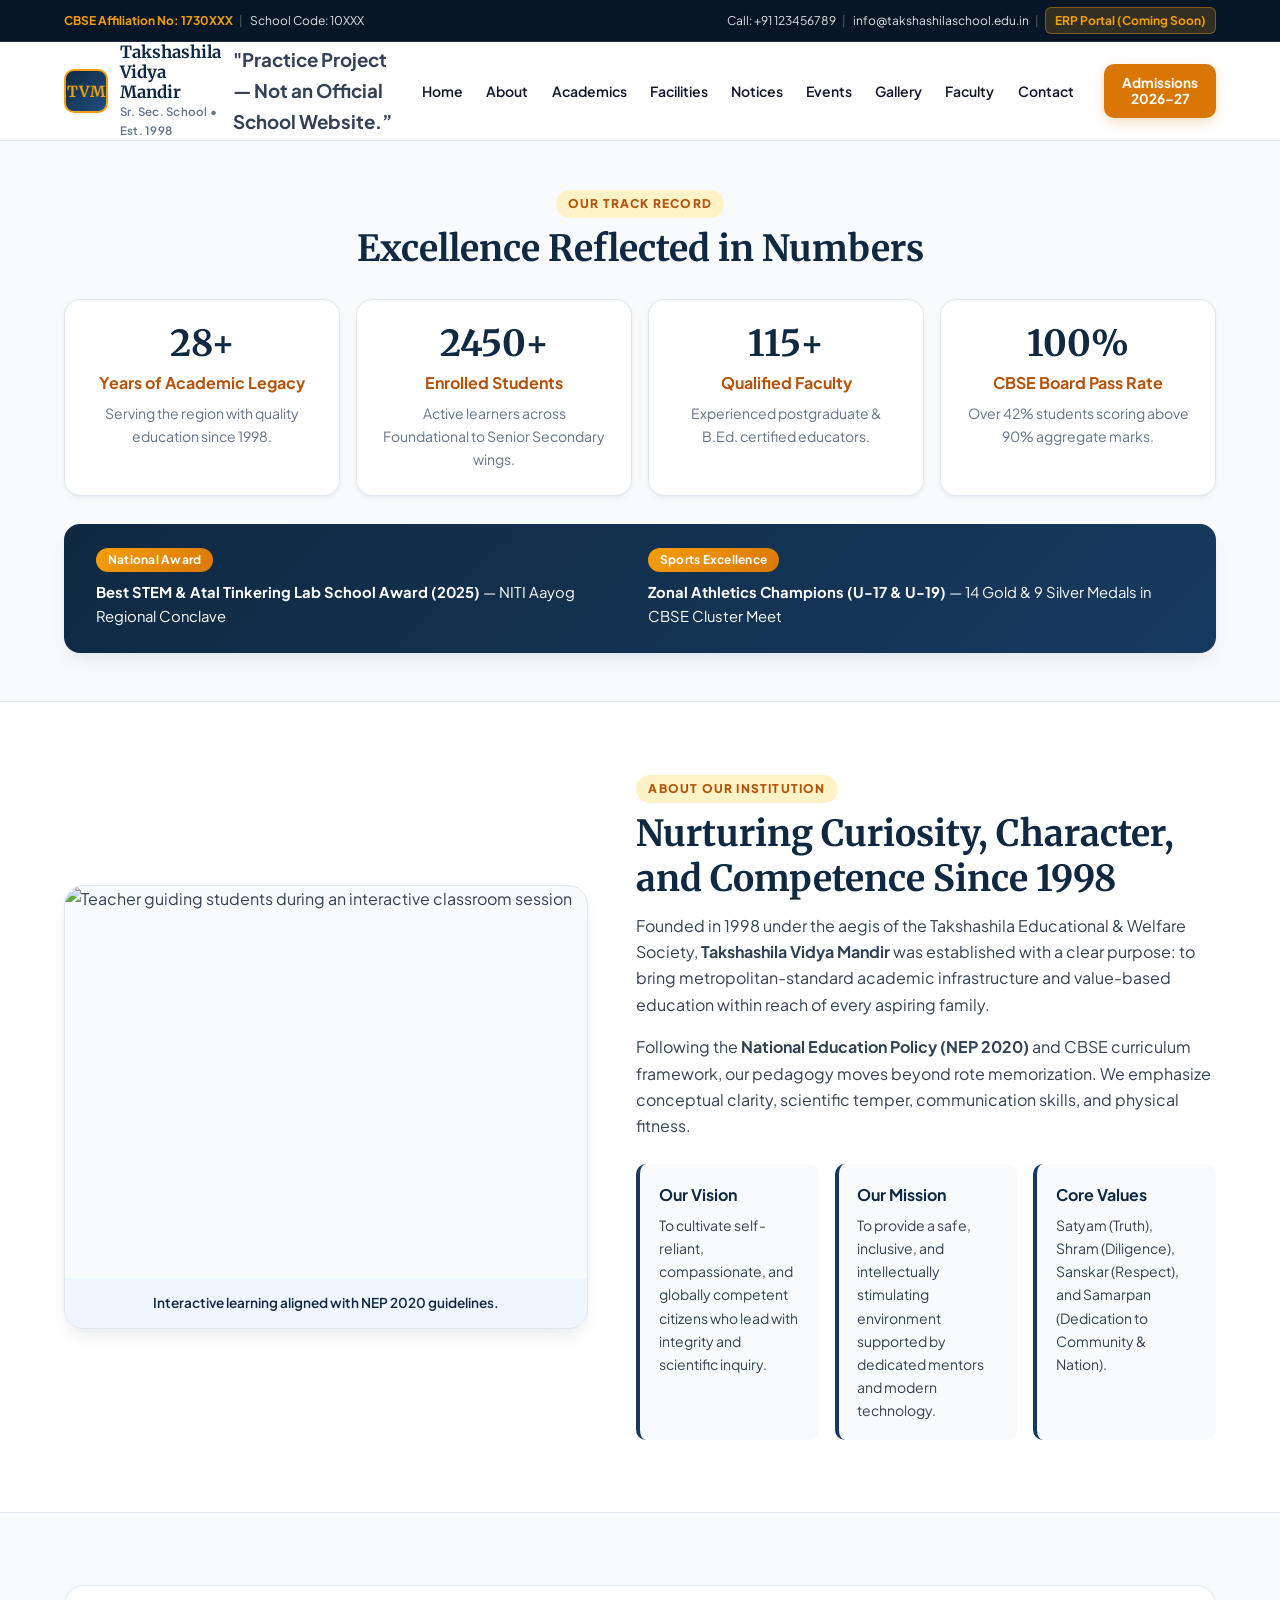
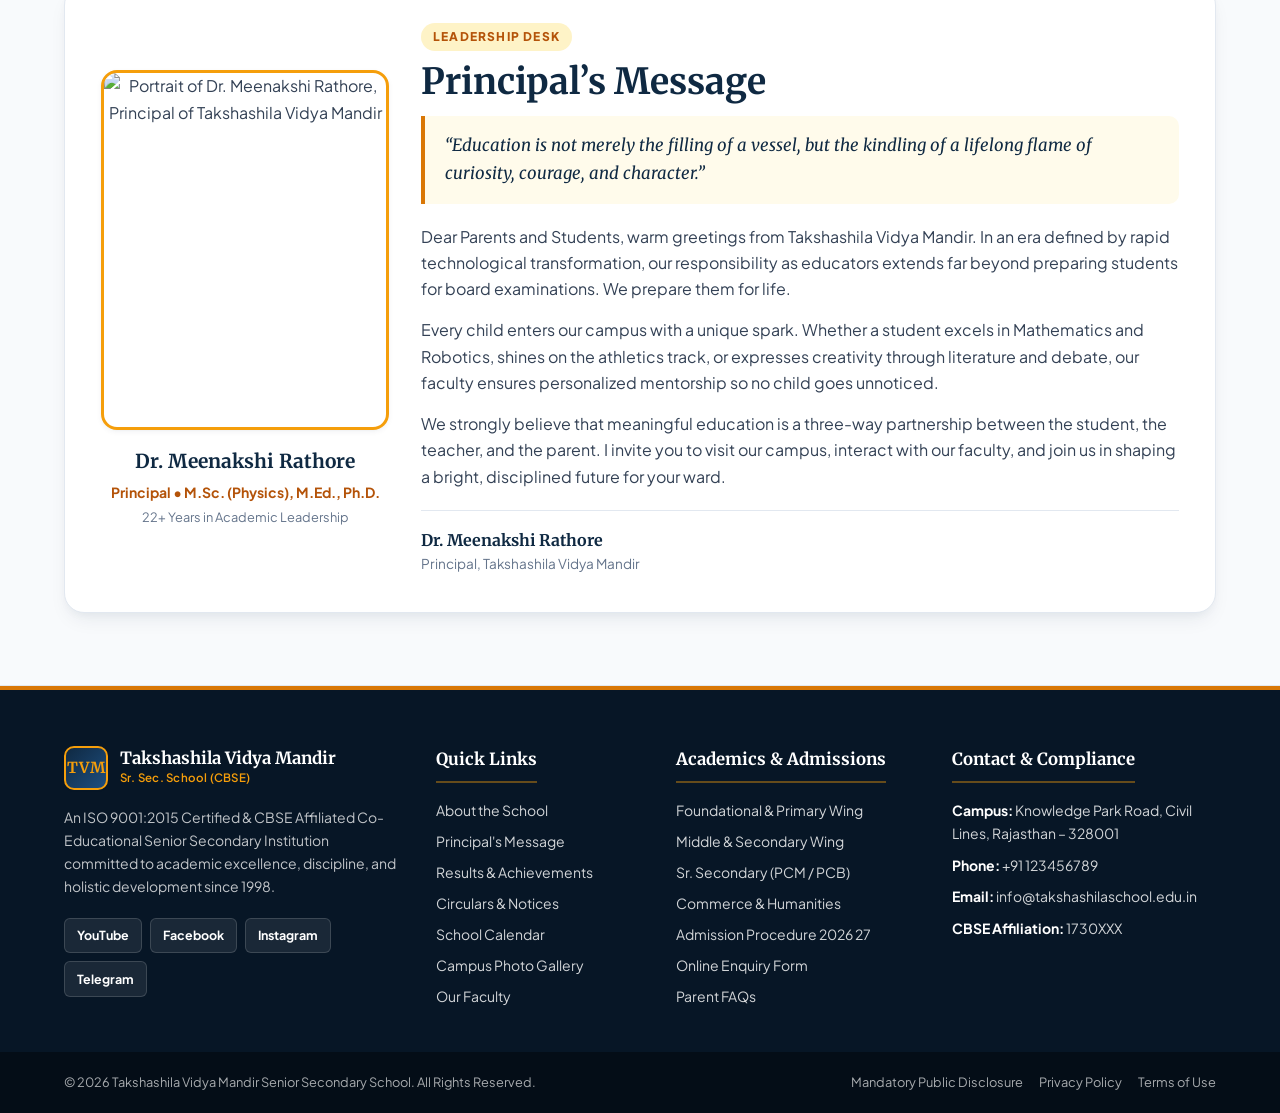
==== about.html @ fb50934c "Add files via upload" ====
<!DOCTYPE html>
<html lang="en">
<head>
  <meta charset="UTF-8">
  <meta name="viewport" content="width=device-width, initial-scale=1.0">
  <meta http-equiv="X-UA-Compatible" content="IE=edge">

  <!-- REPLACE: School SEO Title & Meta Description -->
  <title>About Us | Takshashila Vidya Mandir</title>
  <meta name="description" content="Takshashila Vidya Mandir Senior Secondary School offers CBSE-affiliated holistic education from Nursery to Class XII (Science, Commerce & Humanities) with modern labs, smart classrooms, and sports facilities.">
  <meta name="keywords" content="CBSE School, Senior Secondary School, Admissions Open, Science Stream, Smart Classrooms, Holistic Education">
  <meta name="author" content="Takshashila Vidya Mandir">
  <meta name="theme-color" content="#0f2942">

  <!-- Open Graph / Social Sharing Metadata -->
  <meta property="og:type" content="website">
  <meta property="og:title" content="Takshashila Vidya Mandir Senior Secondary School">
  <meta property="og:description" content="Empowering young minds through academic rigor, character building, and modern innovation. Admissions open for 2026-27.">

  <!-- Google Fonts: Plus Jakarta Sans (UI/Body) & Merriweather (Editorial Headings) -->
  <link rel="preconnect" href="https://fonts.googleapis.com">
  <link rel="preconnect" href="https://fonts.gstatic.com" crossorigin>
  <link href="https://fonts.googleapis.com/css2?family=Merriweather:ital,wght@0,700;1,400&family=Plus+Jakarta+Sans:wght@400;500;600;700;800&display=swap" rel="stylesheet">

  <!-- Stage 2 External Stylesheet Reference -->
  <link rel="stylesheet" href="style.css">

  <!-- Stage 3 External JavaScript Reference -->
  <script src="script.js" defer></script>
</head>
<body>

  <!-- Keyboard Accessibility Skip Link -->
  <a href="#main-content" class="skip-link">Skip to main content</a>

  <!-- ==========================================
       1. TOP UTILITY BAR &HEADER / BRANDING
       ========================================== -->
  <div class="top-bar" id="top-bar" role="region" aria-label="School Quick Information">
    <div class="container top-bar__inner">
      <div class="top-bar__left">
        <!-- REPLACE: Affiliation & School Code -->
        <span class="top-bar__badge">CBSE Affiliation No: 1730XXX</span>
        <span class="top-bar__divider" aria-hidden="true">|</span>
        <span class="top-bar__item">School Code: 10XXX</span>
      </div>
      <div class="top-bar__right">
        <!-- REPLACE: Official Phone & Email -->
        <a href="tel:+91123456789" class="top-bar__link" aria-label="Call School Office">
          <span>Call: +91 123456789</span>
        </a>
        <span class="top-bar__divider" aria-hidden="true">|</span>
        <a href="mailto:info@takshashilaschool.edu.in" class="top-bar__link" aria-label="Email School Office">
          <span>info@takshashilaschool.edu.in</span>
        </a>
        <span class="top-bar__divider" aria-hidden="true">|</span>
        <!-- Future Stage 6 ERP / Admin / Student Portal Hook -->
        <a href="index.html#portal-notice" class="top-bar__portal-link" id="portal-login-link" data-portal-trigger="true">
          ERP Portal (Coming Soon)
        </a>
      </div>
    </div>
  </div>

  <header class="site-header" id="main-header">
    <div class="container site-header__inner">
      <!-- School Brand / Logo Area -->
      <a href="index.html" class="brand" aria-label="Takshashila Vidya Mandir Home">
        <div class="brand__crest" aria-hidden="true">
          <span class="brand__crest-Text">TVM</span>
        </div>
        <div class="brand__text">
          <!-- REPLACE: School Name & Tagline -->
          <span class="brand__name">Takshashila Vidya Mandir</span>
          <span class="brand__tagline">Sr. Sec. School • Est. 1998</span>
        </div>
             <div>
          <b></b><h3>"Practice Project — Not an Official School Website.”</h3></b>
        </div>
      </a>

      <!-- ==========================================
           2. RESPONSIVE NAVIGATION MENU
           ========================================== -->
      <button
        type="button"
        class="nav-toggle"
        id="mobile-menu-toggle"
        aria-expanded="false"
        aria-controls="primary-navigation"
        aria-label="Toggle navigation menu"
      >
        <span class="nav-toggle__bar"></span>
        <span class="nav-toggle__bar"></span>
        <span class="nav-toggle__bar"></span>
      </button>

      <nav class="site-nav" id="primary-navigation" aria-label="Primary Navigation">
        <ul class="site-nav__list">
          <li class="site-nav__item"><a href="index.html" class="site-nav__link">Home</a></li>
          <li class="site-nav__item"><a href="about.html" class="site-nav__link">About</a></li>
          <li class="site-nav__item"><a href="academics.html" class="site-nav__link">Academics</a></li>
          <li class="site-nav__item"><a href="facilities.html" class="site-nav__link">Facilities</a></li>
          <li class="site-nav__item"><a href="notices.html" class="site-nav__link">Notices</a></li>
          <li class="site-nav__item"><a href="events.html" class="site-nav__link">Events</a></li>
          <li class="site-nav__item"><a href="gallery.html" class="site-nav__link">Gallery</a></li>
          <li class="site-nav__item"><a href="faculty.html" class="site-nav__link">Faculty</a></li>
          <li class="site-nav__item"><a href="contact.html" class="site-nav__link">Contact</a></li>
        </ul>
        <div class="site-nav__actions">
          <a href="admissions.html" class="btn btn--primary btn--sm">Admissions 2026–27</a>
        </div>
      </nav>
    </div>
  </header>

  <main id="main-content">
    
        
     <!-- ==========================================
         8. SCHOOL ACHIEVEMENTS & STATISTICS
         (Placed below Hero for immediate institutional trust)
         ========================================== -->
    <section class="stats-section" id="achievements" aria-labelledby="achievements-heading">
      <div class="container">
        <div class="section-header section-header--compact">
          <span class="section-header__eyebrow">Our Track Record</span>
          <h2 class="section-header__title" id="achievements-heading">Excellence Reflected in Numbers</h2>
        </div>

        <div class="stats-grid">
          <article class="stat-card">
            <span class="stat-card__number" data-counter-target="28" data-counter-suffix="+">28+</span>
            <h3 class="stat-card__label">Years of Academic Legacy</h3>
            <p class="stat-card__desc">Serving the region with quality education since 1998.</p>
          </article>

          <article class="stat-card">
            <span class="stat-card__number" data-counter-target="2450" data-counter-suffix="+">2450+</span>
            <h3 class="stat-card__label">Enrolled Students</h3>
            <p class="stat-card__desc">Active learners across Foundational to Senior Secondary wings.</p>
          </article>

          <article class="stat-card">
            <span class="stat-card__number" data-counter-target="115" data-counter-suffix="+">115+</span>
            <h3 class="stat-card__label">Qualified Faculty</h3>
            <p class="stat-card__desc">Experienced postgraduate &amp; B.Ed. certified educators.</p>
          </article>

          <article class="stat-card">
            <span class="stat-card__number" data-counter-target="100" data-counter-suffix="%">100%</span>
            <h3 class="stat-card__label">CBSE Board Pass Rate</h3>
            <p class="stat-card__desc">Over 42% students scoring above 90% aggregate marks.</p>
          </article>
        </div>

        <!-- Recent Institutional Awards Banner -->
        <div class="achievements-banner" role="region" aria-label="Recent School Honours">
          <div class="achievements-banner__item">
            <span class="badge badge--gold">National Award</span>
            <p><strong>Best STEM &amp; Atal Tinkering Lab School Award (2025)</strong> — NITI Aayog Regional Conclave</p>
          </div>
          <div class="achievements-banner__item">
            <span class="badge badge--gold">Sports Excellence</span>
            <p><strong>Zonal Athletics Champions (U-17 &amp; U-19)</strong> — 14 Gold &amp; 9 Silver Medals in CBSE Cluster Meet</p>
          </div>
        </div>
      </div>
    </section>
    
        <!-- ==========================================
         4. ABOUT THE SCHOOL
         ========================================== -->
    <section class="section about-section" id="about" aria-labelledby="about-heading">
      <div class="container">
        <div class="about-grid">
          <div class="about-grid__media">
            <figure class="about-figure">
              <img
                src="https://images.unsplash.com/photo-1509062522246-3755977927d7?auto=format&fit=crop&w=900&q=80"
                alt="Teacher guiding students during an interactive classroom session"
                width="560"
                height="420"
                loading="lazy"
                class="about-figure__img"
              >
              <figcaption class="about-figure__caption">
                Interactive learning aligned with NEP 2020 guidelines.
              </figcaption>
            </figure>
          </div>

          <div class="about-grid__content">
            <span class="section-header__eyebrow">About Our Institution</span>
            <h2 class="section-header__title" id="about-heading">
              Nurturing Curiosity, Character, and Competence Since 1998
            </h2>
            <p class="about-text">
              Founded in 1998 under the aegis of the Takshashila Educational &amp; Welfare Society, <strong>Takshashila Vidya Mandir</strong> was established with a clear purpose: to bring metropolitan-standard academic infrastructure and value-based education within reach of every aspiring family.
            </p>
            <p class="about-text">
              Following the <strong>National Education Policy (NEP 2020)</strong> and CBSE curriculum framework, our pedagogy moves beyond rote memorization. We emphasize conceptual clarity, scientific temper, communication skills, and physical fitness.
            </p>

            <div class="pillars-grid">
              <article class="pillar-card">
                <h3 class="pillar-card__title">Our Vision</h3>
                <p class="pillar-card__text">
                  To cultivate self-reliant, compassionate, and globally competent citizens who lead with integrity and scientific inquiry.
                </p>
              </article>

              <article class="pillar-card">
                <h3 class="pillar-card__title">Our Mission</h3>
                <p class="pillar-card__text">
                  To provide a safe, inclusive, and intellectually stimulating environment supported by dedicated mentors and modern technology.
                </p>
              </article>

              <article class="pillar-card">
                <h3 class="pillar-card__title">Core Values</h3>
                <p class="pillar-card__text">
                  Satyam (Truth), Shram (Diligence), Sanskar (Respect), and Samarpan (Dedication to Community &amp; Nation).
                </p>
              </article>
            </div>
          </div>
        </div>
      </div>
    </section>

    <!-- ==========================================
         5. PRINCIPAL'S MESSAGE
         ========================================== -->
    <section class="section section--tinted principal-section" id="principal-message" aria-labelledby="principal-heading">
      <div class="container">
        <div class="principal-card">
          <div class="principal-card__profile">
            <figure class="principal-card__figure">
              <img
                src="https://images.unsplash.com/photo-1573496359142-b8d87734a5a2?auto=format&fit=crop&w=600&q=80"
                alt="Portrait of Dr. Meenakshi Rathore, Principal of Takshashila Vidya Mandir"
                width="360"
                height="440"
                loading="lazy"
                class="principal-card__img"
              >
              <figcaption class="principal-card__meta">
                <!-- REPLACE: Principal Name & Qualifications -->
                <h3 class="principal-card__name">Dr. Meenakshi Rathore</h3>
                <p class="principal-card__designation">Principal • M.Sc. (Physics), M.Ed., Ph.D.</p>
                <p class="principal-card__experience">22+ Years in Academic Leadership</p>
              </figcaption>
            </figure>
          </div>

          <div class="principal-card__content">
            <span class="section-header__eyebrow">Leadership Desk</span>
            <h2 class="section-header__title" id="principal-heading">Principal’s Message</h2>
            <blockquote class="principal-card__quote">
              “Education is not merely the filling of a vessel, but the kindling of a lifelong flame of curiosity, courage, and character.”
            </blockquote>
            <div class="principal-card__body">
              <p>
                Dear Parents and Students, warm greetings from Takshashila Vidya Mandir. In an era defined by rapid technological transformation, our responsibility as educators extends far beyond preparing students for board examinations. We prepare them for life.
              </p>
              <p>
                Every child enters our campus with a unique spark. Whether a student excels in Mathematics and Robotics, shines on the athletics track, or expresses creativity through literature and debate, our faculty ensures personalized mentorship so no child goes unnoticed.
              </p>
              <p>
                We strongly believe that meaningful education is a three-way partnership between the student, the teacher, and the parent. I invite you to visit our campus, interact with our faculty, and join us in shaping a bright, disciplined future for your ward.
              </p>
            </div>
            <div class="principal-card__signature">
              <strong>Dr. Meenakshi Rathore</strong>
              <span>Principal, Takshashila Vidya Mandir</span>
            </div>
          </div>
        </div>
      </div>
    </section>



  </main>

  <!-- ==========================================
       16. PROFESSIONAL FOOTER, SOCIAL & QUICK LINKS
       ========================================== -->
  <footer class="site-footer" id="main-footer">
    <div class="container site-footer__grid">
      <!-- Column 1: School Identity -->
      <div class="footer-col footer-col--brand">
        <a href="index.html" class="brand brand--footer">
          <div class="brand__crest" aria-hidden="true">
            <span class="brand__crest-Text">TVM</span>
          </div>
          <div class="brand__text">
            <span class="brand__name">Takshashila Vidya Mandir</span>
            <span class="brand__tagline">Sr. Sec. School (CBSE)</span>
          </div>
        </a>
        <p class="footer-col__desc">
          An ISO 9001:2015 Certified &amp; CBSE Affiliated Co-Educational Senior Secondary Institution committed to academic excellence, discipline, and holistic development since 1998.
        </p>
        <div class="social-links" aria-label="School Social Media Links">
          <a href="https://youtube.com/@rohitkumar-t2b8b?si=t1alBBvPqbDGSpE7" class="social-link" aria-label="Official YouTube Channel">YouTube</a>
          <a href="#contact" class="social-link" aria-label="Official Facebook Page">Facebook</a>
          <a href="https://www.instagram.com/thakur_rohit_rajput__01?xtok=amFjZzFpOTNxN3Bm" class="social-link" aria-label="Official Instagram Handle">Instagram</a>
          <a href="https://t.me/Cadet_rohit_rajput" class="social-link" aria-label="Official Telegram Updates Channel">Telegram</a>
        </div>
      </div>

             <!-- Column 2: Quick Navigation -->
      <nav class="footer-col" aria-label="Footer Quick Links">
        <h3 class="footer-col__heading">Quick Links</h3>
        <ul class="footer-col__list">
          <li><a href="about.html">About the School</a></li>
          <li><a href="about.html#principal-message">Principal's Message</a></li>
          <li><a href="about.html#achievements">Results &amp; Achievements</a></li>
          <li><a href="notices.html">Circulars &amp; Notices</a></li>
          <li><a href="events.html">School Calendar</a></li>
          <li><a href="gallery.html">Campus Photo Gallery</a></li>
          <li><a href="faculty.html">Our Faculty</a></li>
        </ul>
      </nav>

      <!-- Column 3: Academics & Admissions -->
      <nav class="footer-col" aria-label="Footer Academic Links">
        <h3 class="footer-col__heading">Academics &amp; Admissions</h3>
        <ul class="footer-col__list">
          <li><a href="academics.html">Foundational &amp; Primary Wing</a></li>
          <li><a href="academics.html">Middle &amp; Secondary Wing</a></li>
          <li><a href="academics.html">Sr. Secondary (PCM / PCB)</a></li>
          <li><a href="academics.html">Commerce &amp; Humanities</a></li>
          <li><a href="admissions.html">Admission Procedure 2026 27</a></li>
          <li><a href="admissions.html">Online Enquiry Form</a></li>
          <li><a href="contact.html#faq">Parent FAQs</a></li>
        </ul>
      </nav>



      <!-- Column 4: Mandatory Disclosure & Contact -->
      <div class="footer-col">
        <h3 class="footer-col__heading">Contact &amp; Compliance</h3>
        <address class="footer-col__address">
          <p><strong>Campus:</strong> Knowledge Park Road, Civil Lines, Rajasthan – 328001</p>
          <p><strong>Phone:</strong> <a href="tel:+91123456789">+91 123456789</a></p>
          <p><strong>Email:</strong> <a href="mailto:info@takshashilaschool.edu.in">info@takshashilaschool.edu.in</a></p>
          <p><strong>CBSE Affiliation:</strong> 1730XXX</p>
        </address>
      </div>
    </div>

    <div class="site-footer__bottom">
      <div class="container site-footer__bottom-inner">
        <p class="copyright">
          &copy; <span id="current-year">2026</span> Takshashila Vidya Mandir Senior Secondary School. All Rights Reserved.
        </p>
        <ul class="footer-legal-links">
         <li><a href="notices.html">Mandatory Public Disclosure</a></li>
         <li><a href="contact.html#faq">Privacy Policy</a></li>
         <li><a href="contact.html">Terms of Use</a></li>
        </ul>

      </div>
    </div>
  </footer>

  <!-- ==========================================
       ACCESSIBLE GALLERY LIGHTBOX MODAL
       (Controlled by Stage 2 CSS & Stage 3 JS)
       ========================================== -->
  <div
    class="lightbox"
    id="gallery-lightbox"
    role="dialog"
    aria-modal="true"
    aria-labelledby="lightbox-caption"
    aria-hidden="true"
    hidden>
    <div class="lightbox__backdrop" data-lightbox-close="true"></div>
    <div class="lightbox__content" role="document">
      <button
        type="button"
        class="lightbox__close"
        id="lightbox-close-btn"
        aria-label="Close photo preview"
      >
        &times;
      </button>
      <figure class="lightbox__figure">
        <img src="" alt="" class="lightbox__img" id="lightbox-image">
        <figcaption class="lightbox__caption" id="lightbox-caption"></figcaption>
      </figure>
    </div>
  </div>

  <!-- Back to Top Floating Button -->
  <button
    type="button"
    class="back-to-top"
    id="back-to-top-btn"
    aria-label="Scroll back to top of page"
    hidden
  >
    &uarr;
  </button>

</body>
</html>
---- style.css ----
/* ==========================================================================
   TAKSHASHILA VIDYA MANDIR SR. SEC. SCHOOL — MASTER STYLESHEET (style.css)
   Stage 2: Mobile-First Responsive UI, Design System & Interactive States
   Compatible with Stage 1 (index.html) & Stage 3 (script.js)
   ========================================================================== */

/* --------------------------------------------------------------------------
   1. DESIGN TOKENS (CSS CUSTOM PROPERTIES)
   -------------------------------------------------------------------------- */
:root {
  /* Institutional Brand Palette: Royal Navy, Heritage Gold & Crisp Slate */
  --color-primary-900: #071626;
  --color-primary-800: #0f2942;
  --color-primary-700: #163a5f;
  --color-primary-600: #1e4e7f;
  --color-primary-100: #e0ecff;
  --color-primary-50: #f0f6ff;

  --color-accent-600: #b45309;
  --color-accent-500: #d97706;
  --color-accent-400: #f59e0b;
  --color-accent-100: #fef3c7;
  --color-accent-50: #fffbeb;

  /* Neutral & Surface Colors */
  --color-surface: #ffffff;
  --color-surface-tinted: #f8fafc;
  --color-surface-muted: #f1f5f9;
  --color-border: #e2e8f0;
  --color-border-strong: #cbd5e1;

  /* Text Hierarchy (WCAG AA/AAA Contrast Compliant) */
  --color-text-main: #0f172a;
  --color-text-body: #334155;
  --color-text-muted: #64748b;
  --color-text-inverse: #ffffff;

  /* Semantic Status Colors */
  --color-success-bg: #dcfce7;
  --color-success-text: #166534;
  --color-success-border: #86efac;

  --color-warning-bg: #fef9c3;
  --color-warning-text: #854d0e;
  --color-warning-border: #fde047;

  --color-danger-bg: #fee2e2;
  --color-danger-text: #991b1b;
  --color-danger-border: #fca5a5;

  /* Typography */
  --font-sans: 'Plus Jakarta Sans', -apple-system, BlinkMacSystemFont, 'Segoe UI', Roboto, sans-serif;
  --font-serif: 'Merriweather', Georgia, 'Times New Roman', serif;

  /* Spacing & Sizing */
  --container-max: 1200px;
  --container-pad: 1rem;
  --header-height: 4.5rem;

  /* Border Radius */
  --radius-sm: 0.375rem;
  --radius-md: 0.625rem;
  --radius-lg: 1rem;
  --radius-xl: 1.25rem;
  --radius-full: 9999px;

  /* Shadows */
  --shadow-xs: 0 1px 2px rgba(15, 41, 66, 0.05);
  --shadow-sm: 0 2px 6px -1px rgba(15, 41, 66, 0.07), 0 1px 3px -1px rgba(15, 41, 66, 0.04);
  --shadow-md: 0 10px 20px -5px rgba(15, 41, 66, 0.08), 0 4px 8px -2px rgba(15, 41, 66, 0.04);
  --shadow-lg: 0 20px 30px -10px rgba(15, 41, 66, 0.14), 0 8px 14px -4px rgba(15, 41, 66, 0.06);

  /* Transitions */
  --transition-fast: 160ms cubic-bezier(0.4, 0, 0.2, 1);
  --transition-base: 260ms cubic-bezier(0.4, 0, 0.2, 1);
}

/* --------------------------------------------------------------------------
   2. CSS RESET, BASE ELEMENTS & ACCESSIBILITY
   -------------------------------------------------------------------------- */
*,
*::before,
*::after {
  box-sizing: border-box;
  margin: 0;
  padding: 0;
}

html {
  font-size: 16px;
  scroll-behavior: smooth;
  scroll-padding-top: calc(var(--header-height) + 1rem);
  -webkit-text-size-adjust: 100%;
}

body {
  font-family: var(--font-sans);
  font-size: 1rem;
  line-height: 1.65;
  color: var(--color-text-body);
  background-color: var(--color-surface);
  overflow-x: hidden;
  -webkit-font-smoothing: antialiased;
}

body.no-scroll {
  overflow: hidden;
}

img,
svg,
iframe {
  display: block;
  max-width: 100%;
}

img {
  height: auto;
  object-fit: cover;
}

ul,
ol {
  list-style: none;
}

a {
  color: inherit;
  text-decoration: none;
  transition: color var(--transition-fast);
}

button,
input,
select,
textarea {
  font: inherit;
  color: inherit;
}

button {
  cursor: pointer;
  background: none;
  border: none;
}

address {
  font-style: normal;
}

/* Enforce [hidden] and JS filter utility class */
[hidden],
.is-hidden {
  display: none !important;
}

/* Keyboard Focus Ring */
:focus-visible {
  outline: 3px solid var(--color-accent-400);
  outline-offset: 2px;
}

/* Screen-Reader Only Utility */
.sr-only {
  position: absolute;
  width: 1px;
  height: 1px;
  padding: 0;
  margin: -1px;
  overflow: hidden;
  clip: rect(0, 0, 0, 0);
  white-space: nowrap;
  border: 0;
}

/* Skip to Content Link */
.skip-link {
  position: fixed;
  top: -100%;
  left: 1rem;
  z-index: 9999;
  padding: 0.75rem 1.25rem;
  background-color: var(--color-primary-900);
  color: var(--color-text-inverse);
  font-weight: 700;
  border-radius: var(--radius-md);
  box-shadow: var(--shadow-lg);
  transition: top var(--transition-fast);
}

.skip-link:focus {
  top: 1rem;
}

/* --------------------------------------------------------------------------
   3. REUSABLE LAYOUT, SECTION HEADERS, BADGES & BUTTONS
   -------------------------------------------------------------------------- */
.container {
  width: 100%;
  max-width: var(--container-max);
  margin-inline: auto;
  padding-inline: var(--container-pad);
}

.section {
  padding-block: 3.5rem;
}

.section--tinted {
  background-color: var(--color-surface-tinted);
  border-top: 1px solid var(--color-border);
  border-bottom: 1px solid var(--color-border);
}

.section-header {
  max-width: 44rem;
  margin-inline: auto;
  margin-bottom: 2.25rem;
  text-align: center;
}

.section-header--compact {
  margin-bottom: 1.75rem;
}

.section-header__eyebrow {
  display: inline-block;
  margin-bottom: 0.5rem;
  font-size: 0.75rem;
  font-weight: 800;
  text-transform: uppercase;
  letter-spacing: 0.1em;
  color: var(--color-accent-600);
  background-color: var(--color-accent-100);
  padding: 0.25rem 0.75rem;
  border-radius: var(--radius-full);
}

.section-header__title {
  font-family: var(--font-serif);
  font-size: clamp(1.5rem, 4vw, 2.25rem);
  line-height: 1.25;
  color: var(--color-primary-800);
  margin-bottom: 0.75rem;
}

.section-header__subtitle {
  font-size: 1rem;
  color: var(--color-text-muted);
}

/* Badges */
.badge {
  display: inline-flex;
  align-items: center;
  padding: 0.25rem 0.75rem;
  font-size: 0.75rem;
  font-weight: 700;
  line-height: 1.3;
  border-radius: var(--radius-full);
  letter-spacing: 0.02em;
}

.badge--accent {
  background-color: var(--color-accent-100);
  color: var(--color-accent-600);
  border: 1px solid rgba(217, 119, 6, 0.25);
}

.badge--gold {
  background: linear-gradient(135deg, #f59e0b 0%, #d97706 100%);
  color: var(--color-text-inverse);
}

.badge--soft {
  background-color: var(--color-primary-50);
  color: var(--color-primary-700);
  border: 1px solid var(--color-primary-100);
}

.badge--warning {
  background-color: var(--color-warning-bg);
  color: var(--color-warning-text);
  border: 1px solid var(--color-warning-border);
}

.badge--success {
  background-color: var(--color-success-bg);
  color: var(--color-success-text);
  border: 1px solid var(--color-success-border);
}

/* Buttons */
.btn {
  display: inline-flex;
  align-items: center;
  justify-content: center;
  gap: 0.5rem;
  padding: 0.75rem 1.35rem;
  font-size: 0.9375rem;
  font-weight: 700;
  line-height: 1.2;
  text-align: center;
  border-radius: var(--radius-md);
  border: 2px solid transparent;
  transition: transform var(--transition-fast), background-color var(--transition-fast), border-color var(--transition-fast), color var(--transition-fast), box-shadow var(--transition-fast);
  user-select: none;
}

.btn:active {
  transform: translateY(1px);
}

.btn--primary {
  background-color: var(--color-accent-500);
  color: var(--color-text-inverse);
  box-shadow: 0 4px 12px rgba(217, 119, 6, 0.25);
}

.btn--primary:hover,
.btn--primary:focus-visible {
  background-color: var(--color-accent-600);
  box-shadow: 0 6px 16px rgba(180, 83, 9, 0.35);
}

.btn--outline {
  background-color: transparent;
  border-color: var(--color-primary-700);
  color: var(--color-primary-800);
}

.btn--outline:hover,
.btn--outline:focus-visible {
  background-color: var(--color-primary-800);
  border-color: var(--color-primary-800);
  color: var(--color-text-inverse);
}

.btn--sm {
  padding: 0.55rem 1rem;
  font-size: 0.85rem;
}

.btn--lg {
  padding: 0.9rem 1.65rem;
  font-size: 1rem;
}

.btn--block {
  width: 100%;
}

/* Filter Tabs (Used in Academics, Notices & Gallery) */
.filter-tabs {
  display: flex;
  flex-wrap: nowrap;
  overflow-x: auto;
  gap: 0.5rem;
  padding-bottom: 0.5rem;
  margin-bottom: 1.75rem;
  -webkit-overflow-scrolling: touch;
  scrollbar-width: thin;
}

.filter-tab {
  flex: 0 0 auto;
  padding: 0.55rem 1.1rem;
  font-size: 0.875rem;
  font-weight: 600;
  color: var(--color-text-body);
  background-color: var(--color-surface);
  border: 1px solid var(--color-border-strong);
  border-radius: var(--radius-full);
  transition: all var(--transition-fast);
}

.filter-tab:hover {
  border-color: var(--color-primary-700);
  color: var(--color-primary-800);
}

.filter-tab.is-active,
.filter-tab[aria-selected="true"] {
  background-color: var(--color-primary-800);
  border-color: var(--color-primary-800);
  color: var(--color-text-inverse);
  box-shadow: var(--shadow-xs);
}

/* --------------------------------------------------------------------------
   4. TOP UTILITY BAR & MAIN HEADER / NAVIGATION
   -------------------------------------------------------------------------- */
.top-bar {
  background-color: var(--color-primary-900);
  color: rgba(255, 255, 255, 0.88);
  font-size: 0.75rem;
  padding-block: 0.45rem;
  border-bottom: 1px solid rgba(255, 255, 255, 0.1);
}

.top-bar__inner {
  display: flex;
  flex-wrap: wrap;
  align-items: center;
  justify-content: space-between;
  gap: 0.35rem 0.75rem;
}

.top-bar__left,
.top-bar__right {
  display: flex;
  flex-wrap: wrap;
  align-items: center;
  gap: 0.4rem;
}

.top-bar__badge {
  font-weight: 700;
  color: var(--color-accent-400);
}

.top-bar__divider {
  opacity: 0.35;
}

.top-bar__link:hover {
  color: var(--color-accent-400);
  text-decoration: underline;
}

.top-bar__portal-link {
  display: inline-block;
  padding: 0.15rem 0.55rem;
  background-color: rgba(245, 158, 11, 0.18);
  color: var(--color-accent-400);
  border: 1px solid rgba(245, 158, 11, 0.4);
  border-radius: var(--radius-sm);
  font-weight: 700;
}

.top-bar__portal-link:hover {
  background-color: var(--color-accent-500);
  color: var(--color-text-inverse);
}

/* Sticky Main Header */
.site-header {
  position: sticky;
  top: 0;
  z-index: 1000;
  background-color: rgba(255, 255, 255, 0.97);
  backdrop-filter: blur(10px);
  border-bottom: 1px solid var(--color-border);
  transition: box-shadow var(--transition-base);
}

.site-header.is-scrolled {
  box-shadow: var(--shadow-md);
}

.site-header__inner {
  display: flex;
  align-items: center;
  justify-content: space-between;
  min-height: var(--header-height);
  gap: 1rem;
}

/* School Brand / Crest */
.brand {
  display: inline-flex;
  align-items: center;
  gap: 0.75rem;
  text-decoration: none;
}

.brand__crest {
  width: 2.75rem;
  height: 2.75rem;
  flex-shrink: 0;
  display: flex;
  align-items: center;
  justify-content: center;
  background: linear-gradient(135deg, var(--color-primary-800) 0%, var(--color-primary-600) 100%);
  color: var(--color-accent-400);
  border: 2px solid var(--color-accent-400);
  border-radius: var(--radius-md);
  box-shadow: var(--shadow-xs);
}

.brand__crest-Text {
  font-family: var(--font-serif);
  font-weight: 700;
  font-size: 0.95rem;
  letter-spacing: 0.04em;
}

.brand__text {
  display: flex;
  flex-direction: column;
}

.brand__name {
  font-family: var(--font-serif);
  font-size: 1.05rem;
  font-weight: 700;
  line-height: 1.2;
  color: var(--color-primary-800);
}

.brand__tagline {
  font-size: 0.72rem;
  font-weight: 600;
  color: var(--color-text-muted);
  letter-spacing: 0.02em;
}

/* Mobile Hamburger Toggle Button */
.nav-toggle {
  display: inline-flex;
  flex-direction: column;
  justify-content: center;
  align-items: center;
  width: 2.65rem;
  height: 2.65rem;
  padding: 0.5rem;
  border-radius: var(--radius-sm);
  border: 1px solid var(--color-border-strong);
  background-color: var(--color-surface-tinted);
  gap: 0.32rem;
  z-index: 1010;
}

.nav-toggle__bar {
  display: block;
  width: 1.25rem;
  height: 2px;
  background-color: var(--color-primary-800);
  border-radius: 2px;
  transition: transform var(--transition-base), opacity var(--transition-base);
}

/* Hamburger-to-Close Animation when aria-expanded="true" */
.nav-toggle[aria-expanded="true"] .nav-toggle__bar:nth-child(1) {
  transform: translateY(6px) rotate(45deg);
}

.nav-toggle[aria-expanded="true"] .nav-toggle__bar:nth-child(2) {
  opacity: 0;
}

.nav-toggle[aria-expanded="true"] .nav-toggle__bar:nth-child(3) {
  transform: translateY(-6px) rotate(-45deg);
}

/* Mobile Drawer Navigation (Default Mobile-First) */
.site-nav {
  position: fixed;
  top: var(--header-height);
  left: 0;
  right: 0;
  background-color: var(--color-surface);
  border-bottom: 2px solid var(--color-primary-800);
  box-shadow: var(--shadow-lg);
  padding: 1.25rem var(--container-pad) 1.5rem;
  max-height: calc(100vh - var(--header-height));
  overflow-y: auto;
  transform: translateY(-120%);
  opacity: 0;
  visibility: hidden;
  pointer-events: none;
  transition: transform var(--transition-base), opacity var(--transition-base), visibility var(--transition-base);
}

.site-nav.is-open,
.nav-toggle[aria-expanded="true"] + .site-nav {
  transform: translateY(0);
  opacity: 1;
  visibility: visible;
  pointer-events: auto;
}

.site-nav__list {
  display: flex;
  flex-direction: column;
  gap: 0.25rem;
}

.site-nav__link {
  display: block;
  padding: 0.65rem 0.75rem;
  font-size: 0.95rem;
  font-weight: 600;
  color: var(--color-text-main);
  border-radius: var(--radius-sm);
}

.site-nav__link:hover,
.site-nav__link:focus-visible,
.site-nav__link.is-active {
  background-color: var(--color-primary-50);
  color: var(--color-primary-700);
}

.site-nav__actions {
  margin-top: 1rem;
  padding-top: 1rem;
  border-top: 1px solid var(--color-border);
}

.site-nav__actions .btn {
  width: 100%;
}

/* --------------------------------------------------------------------------
   5. HERO SECTION (#hero)
   -------------------------------------------------------------------------- */
.hero {
  position: relative;
  padding-block: 2.75rem 3.5rem;
  background: radial-gradient(circle at top right, #1e4e7f 0%, #0f2942 60%, #071626 100%);
  color: var(--color-text-inverse);
  overflow: hidden;
}

.hero__grid {
  display: grid;
  grid-template-columns: 1fr;
  gap: 2.5rem;
  align-items: center;
}

.hero__badge-wrap {
  margin-bottom: 1rem;
}

.hero__title {
  font-family: var(--font-serif);
  font-size: clamp(1.75rem, 5vw, 2.85rem);
  line-height: 1.2;
  color: var(--color-text-inverse);
  margin-bottom: 1.15rem;
}

.hero__description {
  font-size: 1.025rem;
  color: rgba(255, 255, 255, 0.88);
  margin-bottom: 1.75rem;
  max-width: 38rem;
}

.hero__description strong {
  color: var(--color-accent-400);
}

.hero__actions {
  display: flex;
  flex-direction: column;
  gap: 0.85rem;
  margin-bottom: 2.25rem;
}

/* Hero Outline Button Override for Dark Background */
.hero__actions .btn--outline {
  border-color: rgba(255, 255, 255, 0.55);
  color: var(--color-text-inverse);
}

.hero__actions .btn--outline:hover,
.hero__actions .btn--outline:focus-visible {
  background-color: var(--color-surface);
  border-color: var(--color-surface);
  color: var(--color-primary-900);
}

.hero__highlights {
  display: grid;
  grid-template-columns: 1fr;
  gap: 0.85rem;
  padding-top: 1.5rem;
  border-top: 1px solid rgba(255, 255, 255, 0.16);
}

.hero__highlight-item {
  background-color: rgba(255, 255, 255, 0.06);
  padding: 0.75rem 1rem;
  border-radius: var(--radius-md);
  border-left: 3px solid var(--color-accent-400);
}

.hero__highlight-label {
  font-size: 0.75rem;
  text-transform: uppercase;
  letter-spacing: 0.06em;
  color: rgba(255, 255, 255, 0.7);
}

.hero__highlight-value {
  font-size: 0.95rem;
  font-weight: 700;
  color: var(--color-text-inverse);
  margin-top: 0.15rem;
}

.hero__visual {
  position: relative;
}

.hero__figure {
  position: relative;
  border-radius: var(--radius-xl);
  overflow: hidden;
  border: 3px solid rgba(255, 255, 255, 0.18);
  box-shadow: var(--shadow-lg);
}

.hero__img {
  width: 100%;
  aspect-ratio: 4 / 3;
}

.hero__floating-card {
  position: absolute;
  bottom: 0.85rem;
  left: 0.85rem;
  right: 0.85rem;
  background-color: rgba(7, 22, 38, 0.92);
  backdrop-filter: blur(8px);
  border: 1px solid rgba(245, 158, 11, 0.5);
  border-radius: var(--radius-md);
  padding: 0.75rem 1rem;
  display: flex;
  flex-direction: column;
}

.hero__floating-card strong {
  color: var(--color-accent-400);
  font-size: 0.95rem;
}

.hero__floating-card span {
  font-size: 0.8rem;
  color: rgba(255, 255, 255, 0.85);
}

/* --------------------------------------------------------------------------
   6. SCHOOL ACHIEVEMENTS & STATISTICS (#achievements)
   -------------------------------------------------------------------------- */
.stats-section {
  padding-block: 3rem;
  background-color: var(--color-surface-tinted);
  border-bottom: 1px solid var(--color-border);
}

.stats-grid {
  display: grid;
  grid-template-columns: 1fr;
  gap: 1rem;
  margin-bottom: 1.75rem;
}

.stat-card {
  background-color: var(--color-surface);
  padding: 1.5rem;
  border-radius: var(--radius-lg);
  border: 1px solid var(--color-border);
  box-shadow: var(--shadow-sm);
  text-align: center;
  transition: transform var(--transition-fast), box-shadow var(--transition-fast);
}

.stat-card:hover {
  transform: translateY(-3px);
  box-shadow: var(--shadow-md);
}

.stat-card__number {
  display: block;
  font-family: var(--font-serif);
  font-size: 2.25rem;
  font-weight: 700;
  line-height: 1.1;
  color: var(--color-primary-800);
  margin-bottom: 0.4rem;
}

.stat-card__label {
  font-size: 1rem;
  font-weight: 700;
  color: var(--color-accent-600);
  margin-bottom: 0.35rem;
}

.stat-card__desc {
  font-size: 0.875rem;
  color: var(--color-text-muted);
}

.achievements-banner {
  display: grid;
  grid-template-columns: 1fr;
  gap: 1rem;
  background: linear-gradient(135deg, var(--color-primary-800) 0%, var(--color-primary-700) 100%);
  color: var(--color-text-inverse);
  padding: 1.25rem;
  border-radius: var(--radius-lg);
  box-shadow: var(--shadow-md);
}

.achievements-banner__item {
  display: flex;
  flex-direction: column;
  align-items: flex-start;
  gap: 0.5rem;
  font-size: 0.925rem;
}

/* --------------------------------------------------------------------------
   7. ABOUT THE SCHOOL (#about)
   -------------------------------------------------------------------------- */
.about-grid {
  display: grid;
  grid-template-columns: 1fr;
  gap: 2.25rem;
  align-items: center;
}

.about-figure {
  background-color: var(--color-surface-tinted);
  border-radius: var(--radius-xl);
  overflow: hidden;
  border: 1px solid var(--color-border);
  box-shadow: var(--shadow-md);
}

.about-figure__img {
  width: 100%;
  aspect-ratio: 4 / 3;
}

.about-figure__caption {
  padding: 0.85rem 1rem;
  font-size: 0.85rem;
  font-weight: 600;
  color: var(--color-primary-800);
  background-color: var(--color-primary-50);
  text-align: center;
}

.about-grid__content .section-header__title {
  text-align: left;
}

.about-text {
  margin-bottom: 1rem;
  color: var(--color-text-body);
}

.pillars-grid {
  display: grid;
  grid-template-columns: 1fr;
  gap: 1rem;
  margin-top: 1.5rem;
}

.pillar-card {
  background-color: var(--color-surface-tinted);
  padding: 1.15rem;
  border-radius: var(--radius-md);
  border-left: 4px solid var(--color-primary-700);
}

.pillar-card__title {
  font-size: 1rem;
  font-weight: 700;
  color: var(--color-primary-800);
  margin-bottom: 0.35rem;
}

.pillar-card__text {
  font-size: 0.875rem;
  color: var(--color-text-body);
}

/* --------------------------------------------------------------------------
   8. PRINCIPAL'S MESSAGE (#principal-message)
   -------------------------------------------------------------------------- */
.principal-card {
  display: grid;
  grid-template-columns: 1fr;
  gap: 2rem;
  background-color: var(--color-surface);
  padding: 1.5rem;
  border-radius: var(--radius-xl);
  border: 1px solid var(--color-border);
  box-shadow: var(--shadow-md);
}

.principal-card__figure {
  text-align: center;
}

.principal-card__img {
  width: 100%;
  max-width: 18rem;
  margin-inline: auto;
  aspect-ratio: 4 / 5;
  border-radius: var(--radius-lg);
  border: 3px solid var(--color-accent-400);
  box-shadow: var(--shadow-sm);
}

.principal-card__meta {
  margin-top: 1rem;
}

.principal-card__name {
  font-family: var(--font-serif);
  font-size: 1.2rem;
  color: var(--color-primary-800);
}

.principal-card__designation {
  font-size: 0.875rem;
  font-weight: 700;
  color: var(--color-accent-600);
  margin-top: 0.2rem;
}

.principal-card__experience {
  font-size: 0.8rem;
  color: var(--color-text-muted);
  margin-top: 0.15rem;
}

.principal-card__content .section-header__title {
  text-align: left;
}

.principal-card__quote {
  font-family: var(--font-serif);
  font-style: italic;
  font-size: 1.05rem;
  color: var(--color-primary-800);
  background-color: var(--color-accent-50);
  border-left: 4px solid var(--color-accent-500);
  padding: 1rem 1.25rem;
  border-radius: 0 var(--radius-md) var(--radius-md) 0;
  margin-bottom: 1.25rem;
}

.principal-card__body p {
  margin-bottom: 0.9rem;
}

.principal-card__signature {
  display: flex;
  flex-direction: column;
  margin-top: 1.25rem;
  padding-top: 1rem;
  border-top: 1px solid var(--color-border);
}

.principal-card__signature strong {
  color: var(--color-primary-800);
  font-family: var(--font-serif);
}

.principal-card__signature span {
  font-size: 0.85rem;
  color: var(--color-text-muted);
}

/* --------------------------------------------------------------------------
   9. ACADEMIC PROGRAMS & CLASSES (#academics)
   -------------------------------------------------------------------------- */
.academics-grid {
  display: grid;
  grid-template-columns: 1fr;
  gap: 1.25rem;
}

.academic-card {
  display: flex;
  flex-direction: column;
  background-color: var(--color-surface);
  border: 1px solid var(--color-border);
  border-top: 4px solid var(--color-primary-700);
  border-radius: var(--radius-lg);
  padding: 1.5rem;
  box-shadow: var(--shadow-sm);
  transition: transform var(--transition-fast), box-shadow var(--transition-fast);
}

.academic-card:hover {
  transform: translateY(-4px);
  box-shadow: var(--shadow-md);
}

.academic-card__header {
  margin-bottom: 0.85rem;
}

.academic-card__title {
  font-family: var(--font-serif);
  font-size: 1.15rem;
  color: var(--color-primary-800);
  margin-top: 0.6rem;
}

.academic-card__desc {
  font-size: 0.925rem;
  color: var(--color-text-body);
  margin-bottom: 1.15rem;
}

.academic-card__list {
  margin-top: auto;
  padding-top: 1rem;
  border-top: 1px dashed var(--color-border-strong);
  display: flex;
  flex-direction: column;
  gap: 0.45rem;
}

.academic-card__list li {
  position: relative;
  padding-left: 1.35rem;
  font-size: 0.875rem;
  font-weight: 500;
  color: var(--color-text-main);
}

.academic-card__list li::before {
  content: "✓";
  position: absolute;
  left: 0;
  top: 0;
  color: var(--color-accent-600);
  font-weight: 800;
}

/* --------------------------------------------------------------------------
   10. FACILITIES & EXTRACURRICULAR ACTIVITIES (#facilities)
   -------------------------------------------------------------------------- */
.facilities-grid {
  display: grid;
  grid-template-columns: 1fr;
  gap: 1.25rem;
}

.facility-card {
  background-color: var(--color-surface);
  padding: 1.5rem;
  border-radius: var(--radius-lg);
  border: 1px solid var(--color-border);
  box-shadow: var(--shadow-sm);
  transition: transform var(--transition-fast), border-color var(--transition-fast);
}

.facility-card:hover {
  transform: translateY(-3px);
  border-color: var(--color-accent-400);
}

.facility-card__icon {
  width: 2.75rem;
  height: 2.75rem;
  display: inline-flex;
  align-items: center;
  justify-content: center;
  background-color: var(--color-primary-800);
  color: var(--color-accent-400);
  font-family: var(--font-serif);
  font-weight: 700;
  font-size: 1rem;
  border-radius: var(--radius-md);
  margin-bottom: 1rem;
}

.facility-card__title {
  font-size: 1.1rem;
  font-weight: 700;
  color: var(--color-primary-800);
  margin-bottom: 0.5rem;
}

.facility-card__desc {
  font-size: 0.925rem;
  color: var(--color-text-body);
}

/* --------------------------------------------------------------------------
   11. LATEST NOTICES & ANNOUNCEMENTS (#notices)
   -------------------------------------------------------------------------- */
.notices-toolbar {
  display: flex;
  flex-direction: column;
  gap: 1rem;
  margin-bottom: 1.75rem;
}

.notices-toolbar .filter-tabs {
  margin-bottom: 0;
}

.notices-search {
  width: 100%;
}

.notices-grid {
  display: grid;
  grid-template-columns: 1fr;
  gap: 1.25rem;
}

.notice-card {
  display: flex;
  flex-direction: column;
  background-color: var(--color-surface);
  padding: 1.35rem;
  border-radius: var(--radius-lg);
  border: 1px solid var(--color-border);
  border-left: 4px solid var(--color-primary-700);
  box-shadow: var(--shadow-sm);
  transition: box-shadow var(--transition-fast);
}

.notice-card[data-notice-pinned="true"] {
  border-left-color: var(--color-accent-500);
  background-color: #fffdf9;
}

.notice-card:hover {
  box-shadow: var(--shadow-md);
}

.notice-card__meta {
  display: flex;
  flex-wrap: wrap;
  align-items: center;
  gap: 0.65rem;
  margin-bottom: 0.75rem;
  font-size: 0.8rem;
  color: var(--color-text-muted);
}

.notice-card__date {
  font-weight: 700;
  color: var(--color-primary-700);
}

.notice-card__ref {
  margin-left: auto;
  font-family: monospace;
  font-size: 0.75rem;
  background-color: var(--color-surface-muted);
  padding: 0.15rem 0.5rem;
  border-radius: var(--radius-sm);
}

.notice-card__title {
  font-size: 1.05rem;
  font-weight: 700;
  color: var(--color-primary-800);
  margin-bottom: 0.5rem;
  line-height: 1.35;
}

.notice-card__summary {
  font-size: 0.9rem;
  color: var(--color-text-body);
  margin-bottom: 1rem;
}

.notice-card__footer {
  margin-top: auto;
  padding-top: 0.75rem;
  border-top: 1px solid var(--color-border);
}

.notice-card__link {
  font-size: 0.875rem;
  font-weight: 700;
  color: var(--color-accent-600);
}

.notice-card__link:hover {
  color: var(--color-primary-800);
  text-decoration: underline;
}

/* Empty State Box */
.empty-state {
  text-align: center;
  padding: 2.5rem 1.5rem;
  background-color: var(--color-surface-tinted);
  border: 2px dashed var(--color-border-strong);
  border-radius: var(--radius-lg);
}

.empty-state__title {
  font-size: 1.15rem;
  color: var(--color-primary-800);
  margin-bottom: 0.35rem;
}

.empty-state__text {
  font-size: 0.9rem;
  color: var(--color-text-muted);
  margin-bottom: 1rem;
}

/* --------------------------------------------------------------------------
   12. EVENTS & SCHOOL CALENDAR SECTION (#events)
   -------------------------------------------------------------------------- */
.events-layout {
  display: grid;
  grid-template-columns: 1fr;
  gap: 2rem;
  align-items: start;
}

.events-list {
  display: flex;
  flex-direction: column;
  gap: 1.15rem;
}

.event-card {
  display: flex;
  flex-direction: column;
  gap: 1rem;
  background-color: var(--color-surface);
  padding: 1.25rem;
  border-radius: var(--radius-lg);
  border: 1px solid var(--color-border);
  box-shadow: var(--shadow-sm);
}

.event-card__date-box {
  display: inline-flex;
  align-items: baseline;
  gap: 0.4rem;
  background-color: var(--color-primary-800);
  color: var(--color-text-inverse);
  padding: 0.5rem 0.9rem;
  border-radius: var(--radius-md);
  width: fit-content;
}

.event-card__day {
  font-family: var(--font-serif);
  font-size: 1.4rem;
  font-weight: 700;
  color: var(--color-accent-400);
}

.event-card__month {
  font-size: 0.78rem;
  font-weight: 800;
  letter-spacing: 0.08em;
}

.event-card__title {
  font-size: 1.05rem;
  font-weight: 700;
  color: var(--color-primary-800);
  margin-top: 0.45rem;
  margin-bottom: 0.25rem;
}

.event-card__meta {
  font-size: 0.825rem;
  font-weight: 600;
  color: var(--color-accent-600);
  margin-bottom: 0.45rem;
}

.event-card__desc {
  font-size: 0.9rem;
  color: var(--color-text-body);
}

/* Calendar Snapshot Table Panel */
.calendar-panel {
  background-color: var(--color-surface);
  padding: 1.5rem;
  border-radius: var(--radius-lg);
  border: 1px solid var(--color-border);
  box-shadow: var(--shadow-sm);
}

.calendar-panel__title {
  font-family: var(--font-serif);
  font-size: 1.15rem;
  color: var(--color-primary-800);
  margin-bottom: 1rem;
  padding-bottom: 0.65rem;
  border-bottom: 2px solid var(--color-accent-400);
}

.table-responsive {
  width: 100%;
  overflow-x: auto;
}

.calendar-table {
  width: 100%;
  border-collapse: collapse;
  font-size: 0.875rem;
}

.calendar-table th,
.calendar-table td {
  padding: 0.75rem 0.65rem;
  text-align: left;
  border-bottom: 1px solid var(--color-border);
}

.calendar-table th {
  background-color: var(--color-primary-50);
  color: var(--color-primary-800);
  font-weight: 700;
}

.calendar-table tbody tr:hover {
  background-color: var(--color-surface-tinted);
}

.calendar-table td:last-child {
  font-weight: 600;
  color: var(--color-primary-700);
  white-space: nowrap;
}

/* --------------------------------------------------------------------------
   13. PHOTO GALLERY (#gallery)
   -------------------------------------------------------------------------- */
.gallery-grid {
  display: grid;
  grid-template-columns: 1fr;
  gap: 1.25rem;
}

.gallery-item {
  background-color: var(--color-surface);
  border-radius: var(--radius-lg);
  overflow: hidden;
  border: 1px solid var(--color-border);
  box-shadow: var(--shadow-sm);
  transition: transform var(--transition-fast), box-shadow var(--transition-fast);
}

.gallery-item:hover {
  transform: translateY(-3px);
  box-shadow: var(--shadow-md);
}

.gallery-item__trigger {
  display: block;
  width: 100%;
  overflow: hidden;
  position: relative;
}

.gallery-item__img {
  width: 100%;
  aspect-ratio: 4 / 3;
  transition: transform var(--transition-base);
}

.gallery-item__trigger:hover .gallery-item__img {
  transform: scale(1.05);
}

.gallery-item__caption {
  padding: 0.75rem 1rem;
  font-size: 0.875rem;
  font-weight: 600;
  color: var(--color-primary-800);
  text-align: center;
  background-color: var(--color-surface);
}

/* --------------------------------------------------------------------------
   14. TEACHERS / FACULTY SECTION (#faculty)
   -------------------------------------------------------------------------- */
.faculty-grid {
  display: grid;
  grid-template-columns: 1fr;
  gap: 1.25rem;
}

.faculty-card {
  background-color: var(--color-surface);
  border-radius: var(--radius-lg);
  overflow: hidden;
  border: 1px solid var(--color-border);
  box-shadow: var(--shadow-sm);
  transition: transform var(--transition-fast);
}

.faculty-card:hover {
  transform: translateY(-3px);
}

.faculty-card__img {
  width: 100%;
  aspect-ratio: 1 / 1;
  object-position: top center;
}

.faculty-card__body {
  padding: 1.25rem;
}

.faculty-card__dept {
  display: inline-block;
  font-size: 0.72rem;
  font-weight: 800;
  text-transform: uppercase;
  letter-spacing: 0.06em;
  color: var(--color-accent-600);
  margin-bottom: 0.25rem;
}

.faculty-card__name {
  font-family: var(--font-serif);
  font-size: 1.1rem;
  color: var(--color-primary-800);
  margin-bottom: 0.2rem;
}

.faculty-card__qual {
  font-size: 0.8rem;
  font-weight: 700;
  color: var(--color-primary-700);
  margin-bottom: 0.6rem;
}

.faculty-card__bio {
  font-size: 0.875rem;
  color: var(--color-text-body);
}

/* --------------------------------------------------------------------------
   15. ADMISSIONS & ENQUIRY FORM (#admissions)
   -------------------------------------------------------------------------- */
.admissions-layout {
  display: grid;
  grid-template-columns: 1fr;
  gap: 2.25rem;
  align-items: start;
}

.admissions-info__heading {
  font-family: var(--font-serif);
  font-size: 1.3rem;
  color: var(--color-primary-800);
  margin-bottom: 1.25rem;
}

.admission-steps {
  display: flex;
  flex-direction: column;
  gap: 1rem;
  margin-bottom: 1.5rem;
}

.admission-step {
  display: flex;
  align-items: flex-start;
  gap: 1rem;
  background-color: var(--color-surface-tinted);
  padding: 1.15rem;
  border-radius: var(--radius-md);
  border: 1px solid var(--color-border);
}

.admission-step__num {
  width: 2.25rem;
  height: 2.25rem;
  flex-shrink: 0;
  display: inline-flex;
  align-items: center;
  justify-content: center;
  background-color: var(--color-primary-800);
  color: var(--color-accent-400);
  font-weight: 800;
  border-radius: var(--radius-full);
}

.admission-step__content h4 {
  font-size: 1rem;
  color: var(--color-primary-800);
  margin-bottom: 0.25rem;
}

.admission-step__content p {
  font-size: 0.875rem;
  color: var(--color-text-body);
}

.admissions-note {
  background-color: var(--color-accent-50);
  border: 1px solid var(--color-accent-400);
  padding: 1.15rem;
  border-radius: var(--radius-md);
}

.admissions-note h4 {
  font-size: 0.95rem;
  color: var(--color-accent-600);
  margin-bottom: 0.25rem;
}

.admissions-note p {
  font-size: 0.875rem;
  color: var(--color-text-main);
}

/* Enquiry Form Card */
.admissions-form-card {
  background-color: var(--color-surface);
  padding: 1.5rem;
  border-radius: var(--radius-xl);
  border: 1px solid var(--color-border-strong);
  box-shadow: var(--shadow-md);
}

.admissions-form-card__header {
  margin-bottom: 1.25rem;
  padding-bottom: 1rem;
  border-bottom: 1px solid var(--color-border);
}

.admissions-form-card__title {
  font-family: var(--font-serif);
  font-size: 1.25rem;
  color: var(--color-primary-800);
  margin-bottom: 0.3rem;
}

.admissions-form-card__subtitle {
  font-size: 0.875rem;
  color: var(--color-text-muted);
}

/* Form Status Alert Box (Stage 3 JS & Stage 6 API Compatible) */
.form-status {
  padding: 0.9rem 1rem;
  border-radius: var(--radius-md);
  font-size: 0.9rem;
  font-weight: 600;
  margin-bottom: 1.25rem;
  border: 1px solid transparent;
}

.form-status--success {
  background-color: var(--color-success-bg);
  color: var(--color-success-text);
  border-color: var(--color-success-border);
}

.form-status--error {
  background-color: var(--color-danger-bg);
  color: var(--color-danger-text);
  border-color: var(--color-danger-border);
}

.form-status--loading {
  background-color: var(--color-primary-50);
  color: var(--color-primary-800);
  border-color: var(--color-primary-100);
}

.enquiry-form {
  display: flex;
  flex-direction: column;
  gap: 1rem;
}

.form-row {
  display: grid;
  grid-template-columns: 1fr;
  gap: 1rem;
}

.form-group {
  display: flex;
  flex-direction: column;
}

.form-label {
  font-size: 0.85rem;
  font-weight: 700;
  color: var(--color-primary-800);
  margin-bottom: 0.35rem;
}

.required-mark {
  color: var(--color-danger-text);
}

.form-input,
.form-select,
.form-textarea {
  width: 100%;
  padding: 0.7rem 0.9rem;
  font-size: 0.95rem;
  color: var(--color-text-main);
  background-color: var(--color-surface);
  border: 1px solid var(--color-border-strong);
  border-radius: var(--radius-md);
  transition: border-color var(--transition-fast), box-shadow var(--transition-fast);
}

.form-input--sm {
  padding: 0.55rem 0.85rem;
  font-size: 0.875rem;
}

.form-input:focus,
.form-select:focus,
.form-textarea:focus {
  outline: none;
  border-color: var(--color-primary-600);
  box-shadow: 0 0 0 3px rgba(30, 78, 127, 0.15);
}

/* Invalid Input State (Used by Stage 3 Validation) */
.form-input.is-invalid,
.form-select.is-invalid,
.form-textarea.is-invalid,
.form-input[aria-invalid="true"],
.form-select[aria-invalid="true"] {
  border-color: var(--color-danger-text);
  background-color: #fffafa;
}

.form-textarea {
  resize: vertical;
  min-height: 5.5rem;
}

.form-group--checkbox {
  display: grid;
  grid-template-columns: auto 1fr;
  align-items: start;
  gap: 0.65rem;
}

.form-checkbox {
  width: 1.15rem;
  height: 1.15rem;
  margin-top: 0.2rem;
  accent-color: var(--color-primary-800);
}

.form-checkbox-label {
  font-size: 0.85rem;
  color: var(--color-text-body);
}

.form-group--checkbox .field-error {
  grid-column: 1 / -1;
}

.field-error {
  font-size: 0.78rem;
  font-weight: 600;
  color: var(--color-danger-text);
  margin-top: 0.25rem;
  min-height: 1rem;
}

.field-error:empty {
  display: none;
}

.form-disclaimer {
  font-size: 0.75rem;
  color: var(--color-text-muted);
  text-align: center;
  margin-top: 0.25rem;
}

/* --------------------------------------------------------------------------
   16. CONTACT INFORMATION & MAP (#contact)
   -------------------------------------------------------------------------- */
.contact-grid {
  display: grid;
  grid-template-columns: 1fr;
  gap: 1.75rem;
}

.contact-cards {
  display: flex;
  flex-direction: column;
  gap: 1rem;
}

.contact-card {
  background-color: var(--color-surface);
  padding: 1.25rem;
  border-radius: var(--radius-lg);
  border: 1px solid var(--color-border);
  box-shadow: var(--shadow-xs);
}

.contact-card__title {
  font-size: 1.05rem;
  font-weight: 700;
  color: var(--color-primary-800);
  margin-bottom: 0.5rem;
}

.contact-card__address,
.contact-card__list {
  font-size: 0.9rem;
  color: var(--color-text-body);
}

.contact-card__list li + li {
  margin-top: 0.4rem;
}

.contact-card__list a {
  color: var(--color-primary-700);
  font-weight: 600;
}

.contact-card__list a:hover {
  color: var(--color-accent-600);
  text-decoration: underline;
}

.map-card {
  background-color: var(--color-surface);
  border-radius: var(--radius-lg);
  border: 1px solid var(--color-border);
  overflow: hidden;
  box-shadow: var(--shadow-sm);
  display: flex;
  flex-direction: column;
}

.map-card__frame-wrap {
  width: 100%;
  flex-grow: 1;
  min-height: 18rem;
  background-color: var(--color-surface-muted);
}

.map-card__iframe {
  width: 100%;
  height: 100%;
  min-height: 18rem;
  border: 0;
}

.map-card__footer {
  padding: 1rem 1.25rem;
  display: flex;
  flex-direction: column;
  gap: 0.75rem;
  background-color: var(--color-surface);
  border-top: 1px solid var(--color-border);
}

.map-card__note {
  font-size: 0.875rem;
  color: var(--color-text-body);
}

/* --------------------------------------------------------------------------
   17. FREQUENTLY ASKED QUESTIONS (#faq)
   -------------------------------------------------------------------------- */
.faq-list {
  max-width: 52rem;
  margin-inline: auto;
  display: flex;
  flex-direction: column;
  gap: 0.85rem;
}

.faq-item {
  background-color: var(--color-surface);
  border: 1px solid var(--color-border);
  border-radius: var(--radius-md);
  overflow: hidden;
  box-shadow: var(--shadow-xs);
}

.faq-item__trigger {
  width: 100%;
  display: flex;
  align-items: center;
  justify-content: space-between;
  gap: 1rem;
  padding: 1.1rem 1.25rem;
  text-align: left;
  font-size: 0.975rem;
  font-weight: 700;
  color: var(--color-primary-800);
  background-color: var(--color-surface);
  transition: background-color var(--transition-fast);
}

.faq-item__trigger:hover {
  background-color: var(--color-surface-tinted);
}

.faq-item__icon {
  width: 1.75rem;
  height: 1.75rem;
  flex-shrink: 0;
  display: inline-flex;
  align-items: center;
  justify-content: center;
  border-radius: var(--radius-full);
  background-color: var(--color-primary-50);
  color: var(--color-primary-800);
  font-size: 1.15rem;
  font-weight: 700;
  transition: transform var(--transition-base), background-color var(--transition-base);
}

.faq-item__trigger[aria-expanded="true"] .faq-item__icon {
  transform: rotate(45deg);
  background-color: var(--color-accent-500);
  color: var(--color-text-inverse);
}

.faq-item__panel {
  padding: 0 1.25rem 1.2rem;
  font-size: 0.925rem;
  color: var(--color-text-body);
  border-top: 1px solid var(--color-border);
  padding-top: 0.9rem;
}

/* --------------------------------------------------------------------------
   18. ERP PREVIEW BANNER & SITE FOOTER (#portal-notice, #main-footer)
   -------------------------------------------------------------------------- */
.erp-preview-banner {
  background: linear-gradient(135deg, var(--color-primary-900) 0%, var(--color-primary-700) 100%);
  color: var(--color-text-inverse);
  padding-block: 2.75rem;
}

.erp-preview-banner__inner {
  display: flex;
  flex-direction: column;
  gap: 1.5rem;
  align-items: flex-start;
  justify-content: space-between;
}

.erp-preview-banner__title {
  font-family: var(--font-serif);
  font-size: clamp(1.35rem, 3vw, 1.85rem);
  margin-top: 0.6rem;
  margin-bottom: 0.5rem;
}

.erp-preview-banner__desc {
  color: rgba(255, 255, 255, 0.86);
  max-width: 44rem;
  font-size: 0.95rem;
}

/* Main Footer */
.site-footer {
  background-color: var(--color-primary-900);
  color: rgba(255, 255, 255, 0.82);
  padding-top: 3.5rem;
  border-top: 4px solid var(--color-accent-500);
}

.site-footer__grid {
  display: grid;
  grid-template-columns: 1fr;
  gap: 2.25rem;
  padding-bottom: 2.75rem;
}

.brand--footer .brand__name {
  color: var(--color-text-inverse);
}

.brand--footer .brand__tagline {
  color: var(--color-accent-400);
}

.footer-col__desc {
  margin-top: 1rem;
  font-size: 0.875rem;
  color: rgba(255, 255, 255, 0.75);
}

.social-links {
  display: flex;
  flex-wrap: wrap;
  gap: 0.5rem;
  margin-top: 1.25rem;
}

.social-link {
  display: inline-block;
  padding: 0.4rem 0.75rem;
  font-size: 0.78rem;
  font-weight: 700;
  background-color: rgba(255, 255, 255, 0.08);
  color: var(--color-text-inverse);
  border: 1px solid rgba(255, 255, 255, 0.15);
  border-radius: var(--radius-sm);
}

.social-link:hover {
  background-color: var(--color-accent-500);
  border-color: var(--color-accent-500);
}

.footer-col__heading {
  font-family: var(--font-serif);
  font-size: 1.05rem;
  color: var(--color-text-inverse);
  margin-bottom: 1rem;
  padding-bottom: 0.45rem;
  border-bottom: 2px solid rgba(245, 158, 11, 0.4);
  display: inline-block;
}

.footer-col__list {
  display: flex;
  flex-direction: column;
  gap: 0.5rem;
  font-size: 0.875rem;
}

.footer-col__list a:hover {
  color: var(--color-accent-400);
  padding-left: 0.25rem;
}

.footer-col__address {
  display: flex;
  flex-direction: column;
  gap: 0.55rem;
  font-size: 0.875rem;
}

.footer-col__address strong {
  color: var(--color-text-inverse);
}

.footer-col__address a:hover {
  color: var(--color-accent-400);
  text-decoration: underline;
}

.site-footer__bottom {
  background-color: #040d17;
  padding-block: 1.25rem;
  font-size: 0.8rem;
  color: rgba(255, 255, 255, 0.65);
}

.site-footer__bottom-inner {
  display: flex;
  flex-direction: column;
  gap: 0.75rem;
  align-items: center;
  text-align: center;
}

.footer-legal-links {
  display: flex;
  flex-wrap: wrap;
  justify-content: center;
  gap: 1rem;
}

.footer-legal-links a:hover {
  color: var(--color-accent-400);
}

/* --------------------------------------------------------------------------
   19. LIGHTBOX MODAL & BACK-TO-TOP FLOATING BUTTON
   -------------------------------------------------------------------------- */
.lightbox {
  position: fixed;
  inset: 0;
  z-index: 2000;
  display: flex;
  align-items: center;
  justify-content: center;
  padding: 1rem;
}

.lightbox__backdrop {
  position: absolute;
  inset: 0;
  background-color: rgba(7, 22, 38, 0.88);
  backdrop-filter: blur(6px);
}

.lightbox__content {
  position: relative;
  z-index: 1;
  max-width: 56rem;
  width: 100%;
  background-color: var(--color-surface);
  border-radius: var(--radius-lg);
  overflow: hidden;
  box-shadow: var(--shadow-lg);
}

.lightbox__close {
  position: absolute;
  top: 0.75rem;
  right: 0.75rem;
  width: 2.5rem;
  height: 2.5rem;
  border-radius: var(--radius-full);
  background-color: rgba(7, 22, 38, 0.85);
  color: var(--color-text-inverse);
  font-size: 1.5rem;
  line-height: 1;
  display: flex;
  align-items: center;
  justify-content: center;
}

.lightbox__close:hover {
  background-color: var(--color-accent-500);
}

.lightbox__img {
  width: 100%;
  max-height: 75vh;
  object-fit: contain;
  background-color: #000;
}

.lightbox__caption {
  padding: 0.9rem 1.25rem;
  font-size: 0.95rem;
  font-weight: 600;
  color: var(--color-primary-800);
  text-align: center;
}

/* Back to Top Floating Button */
.back-to-top {
  position: fixed;
  bottom: 1.25rem;
  right: 1.25rem;
  z-index: 900;
  width: 2.85rem;
  height: 2.85rem;
  border-radius: var(--radius-full);
  background-color: var(--color-primary-800);
  color: var(--color-accent-400);
  border: 2px solid var(--color-accent-400);
  font-size: 1.2rem;
  font-weight: 800;
  box-shadow: var(--shadow-md);
  display: inline-flex;
  align-items: center;
  justify-content: center;
  transition: transform var(--transition-fast), background-color var(--transition-fast);
}

.back-to-top:hover {
  transform: translateY(-3px);
  background-color: var(--color-accent-500);
  color: var(--color-text-inverse);
}

/* --------------------------------------------------------------------------
   20. RESPONSIVE MEDIA QUERIES (TABLETS & DESKTOPS)
   -------------------------------------------------------------------------- */


/* Small Tablets / Large Phones (640px and up) */
@media (min-width: 640px) {
  :root {
    --container-pad: 1.5rem;
  }

  .hero__actions {
    flex-direction: row;
    flex-wrap: wrap;
  }

  .hero__highlights {
    grid-template-columns: repeat(3, 1fr);
  }

  .stats-grid,
  .academics-grid,
  .facilities-grid,
  .notices-grid,
  .gallery-grid,
  .faculty-grid,
  .form-row {
    grid-template-columns: repeat(2, 1fr);
  }

  .event-card {
    flex-direction: row;
    align-items: flex-start;
  }

  .event-card__date-box {
    flex-direction: column;
    align-items: center;
    justify-content: center;
    min-width: 4.5rem;
    padding: 0.75rem 0.5rem;
    gap: 0.1rem;
  }

  .map-card__footer {
    flex-direction: row;
    align-items: center;
    justify-content: space-between;
  }
}

/* Tablets & Small Laptops (768px and up) */
@media (min-width: 768px) {
  .section {
    padding-block: 4.5rem;
  }

  .achievements-banner {
    grid-template-columns: repeat(2, 1fr);
    padding: 1.5rem 2rem;
  }

  .pillars-grid {
    grid-template-columns: repeat(3, 1fr);
  }

  .principal-card {
    grid-template-columns: 18rem 1fr;
    padding: 2.25rem;
    align-items: center;
  }

  .notices-toolbar {
    flex-direction: row;
    align-items: center;
    justify-content: space-between;
  }

  .notices-search {
    max-width: 20rem;
  }

  .site-footer__grid {
    grid-template-columns: repeat(2, 1fr);
  }

  .site-footer__bottom-inner {
    flex-direction: row;
    justify-content: space-between;
    text-align: left;
  }

  .erp-preview-banner__inner {
    flex-direction: row;
    align-items: center;
  }
}

/* Desktops (1024px and up) */
@media (min-width: 1024px) {
  :root {
    --header-height: 5rem;
  }

  /* Switch Mobile Drawer to Horizontal Desktop Navbar */
  .nav-toggle {
    display: none;
  }

  .site-nav {
    position: static;
    transform: none;
    opacity: 1;
    visibility: visible;
    pointer-events: auto;
    background: transparent;
    border: 0;
    box-shadow: none;
    padding: 0;
    max-height: none;
    overflow: visible;
    display: flex;
    align-items: center;
    gap: 1.25rem;
  }

  .site-nav__list {
    flex-direction: row;
    align-items: center;
    gap: 0.15rem;
  }

  .site-nav__link {
    padding: 0.5rem 0.65rem;
    font-size: 0.875rem;
  }

  .site-nav__actions {
    margin-top: 0;
    padding-top: 0;
    border-top: 0;
  }

  .site-nav__actions .btn {
    width: auto;
  }

  /* Multi-Column Desktop Grids */
  .hero {
    padding-block: 4rem 4.75rem;
  }

  .hero__grid {
    grid-template-columns: 1.15fr 0.85fr;
    gap: 3rem;
  }

  .stats-grid,
  .faculty-grid {
    grid-template-columns: repeat(4, 1fr);
  }

  .about-grid {
    grid-template-columns: 0.95fr 1.05fr;
    gap: 3rem;
  }

  .academics-grid,
  .facilities-grid,
  .gallery-grid {
    grid-template-columns: repeat(3, 1fr);
  }

  .events-layout {
    grid-template-columns: 1.35fr 0.65fr;
  }

  .admissions-layout {
    grid-template-columns: 0.95fr 1.05fr;
    gap: 2.75rem;
  }

  .contact-grid {
    grid-template-columns: 0.95fr 1.05fr;
  }

  .site-footer__grid {
    grid-template-columns: 1.4fr 0.85fr 1fr 1.1fr;
  }
}

/* --------------------------------------------------------------------------
   21. REDUCED MOTION PREFERENCE SUPPORT
   -------------------------------------------------------------------------- */
@media (prefers-reduced-motion: reduce) {
  html {
    scroll-behavior: auto;
  }

  *,
  *::before,
  *::after {
    animation-duration: 0.01ms !important;
    animation-iteration-count: 1 !important;
    transition-duration: 0.01ms !important;
    scroll-behavior: auto !important;
  }
}

 /* Mobile Horizontal Overflow Fix (Stage 4 QA) */
html,
body {
  max-width: 100%;
  overflow-x: clip;
}

.hero__grid > *,
.stats-grid > *,
.about-grid > *,
.principal-card > *,
.academics-grid > *,
.facilities-grid > *,
.notices-grid > *,
.events-layout > *,
.gallery-grid > *,
.faculty-grid > *,
.admissions-layout > *,
.contact-grid > *,
.site-footer__grid > *,
.form-row > * {
  min-width: 0;
  max-width: 100%;
}

.calendar-panel,
.notice-card,
.event-card,
.contact-card {
  max-width: 100%;
  overflow-wrap: break-word;
}

@media (max-width: 639px) {
  .calendar-table td:last-child {
    white-space: normal;
  }
}
     
@media (max-width: 1023px) {
  html,
  body,
  body.no-scroll {
    overflow: visible !important;
    overflow-x: clip !important;
  }

  .site-header {
    position: sticky !important;
    top: 0 !important;
    z-index: 1000 !important;
    backdrop-filter: none !important;
    -webkit-backdrop-filter: none !important;
    transform: none !important;
  }

  .site-nav {
    position: fixed !important;
    top: var(--header-height) !important;
    left: 0 !important;
    right: 0 !important;
    bottom: auto !important;
    height: auto !important;
    min-height: 0 !important;
    max-height: calc(100vh - var(--header-height)) !important;
    padding-bottom: 1.25rem !important;
    overflow-y: auto !important;
    z-index: 999 !important;
  }
}


/* === OTP & CAPTCHA SECURITY STYLES === */
.verify-box {
  margin-top: 8px;
  display: flex;
  flex-wrap: wrap;
  gap: 8px;
  align-items: center;
}

.btn-otp {
  background: #1e3a8a;
  color: #ffffff;
  border: none;
  padding: 8px 14px;
  border-radius: 6px;
  font-size: 0.85rem;
  font-weight: 600;
  cursor: pointer;
}

.btn-otp:disabled {
  background: #94a3b8;
  cursor: not-allowed;
}

.otp-input-wrap {
  display: none;
  gap: 8px;
  width: 100%;
  margin-top: 6px;
}

.otp-input-wrap.is-active {
  display: flex;
}

.otp-field {
  flex: 1;
  padding: 8px 10px !important;
  border: 1px solid #cbd5e1 !important;
  border-radius: 6px !important;
  font-size: 0.9rem !important;
}

.verify-status {
  font-size: 0.85rem;
  font-weight: 600;
  color: #16a34a;
  display: none;
}

.verify-status.is-verified {
  display: inline-block;
}

.captcha-container {
  margin: 15px 0;
  padding: 12px;
  background: #f8fafc;
  border: 1px solid #e2e8f0;
  border-radius: 8px;
}

.captcha-header {
  display: flex;
  align-items: center;
  gap: 10px;
  margin-bottom: 8px;
}

.captcha-code-box {
  background: #1e293b;
  color: #f8fafc;
  font-family: monospace;
  font-size: 1.2rem;
  font-weight: 700;
  letter-spacing: 5px;
  padding: 6px 16px;
  border-radius: 6px;
  user-select: none;
  text-decoration: line-through;
}

.btn-refresh-captcha {
  background: #e2e8f0;
  border: none;
  padding: 6px 10px;
  border-radius: 6px;
  cursor: pointer;
  font-size: 1rem;
}



/* === Dynamic Button States === */
.btn--submitting {
  background-color: #2563eb !important;
  color: #ffffff !important;
  cursor: not-allowed !important;
  border-color: #2563eb !important;
}

.btn--success-state {
  background-color: #15803d !important;
  color: #ffffff !important;
  border-color: #15803d !important;
  cursor: default !important;
}

.btn--error-state {
  background-color: #ffffff !important;
  color: #dc2626 !important;
  border: 2px solid #dc2626 !important;
  cursor: pointer !important;
}

/* Spinner Icon Animation */
.btn-spinner {
  display: inline-block;
  width: 14px;
  height: 14px;
  margin-right: 8px;
  border: 2px solid rgba(255, 255, 255, 0.35);
  border-top-color: #ffffff;
  border-radius: 50%;
  animation: btnSpin 0.75s linear infinite;
  vertical-align: middle;
}

@keyframes btnSpin {
  to {
    transform: rotate(360deg);
  }
}
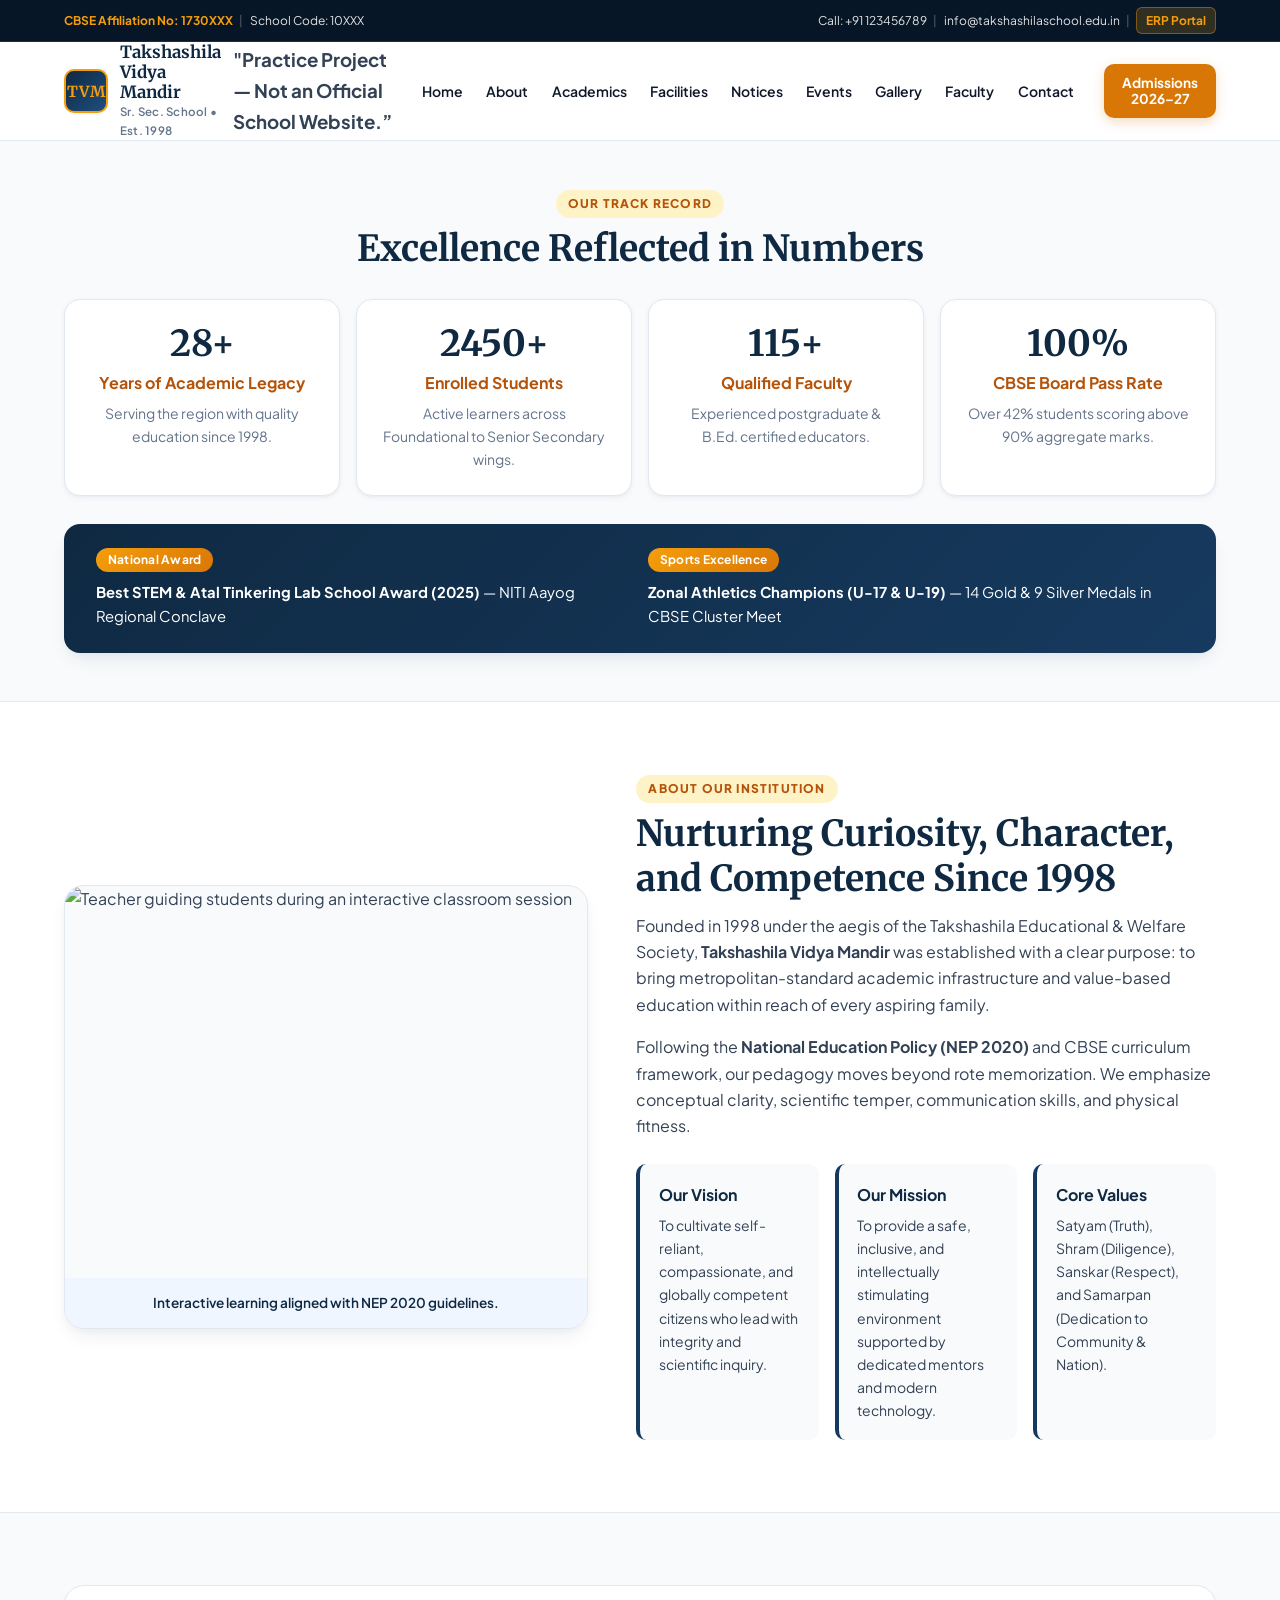
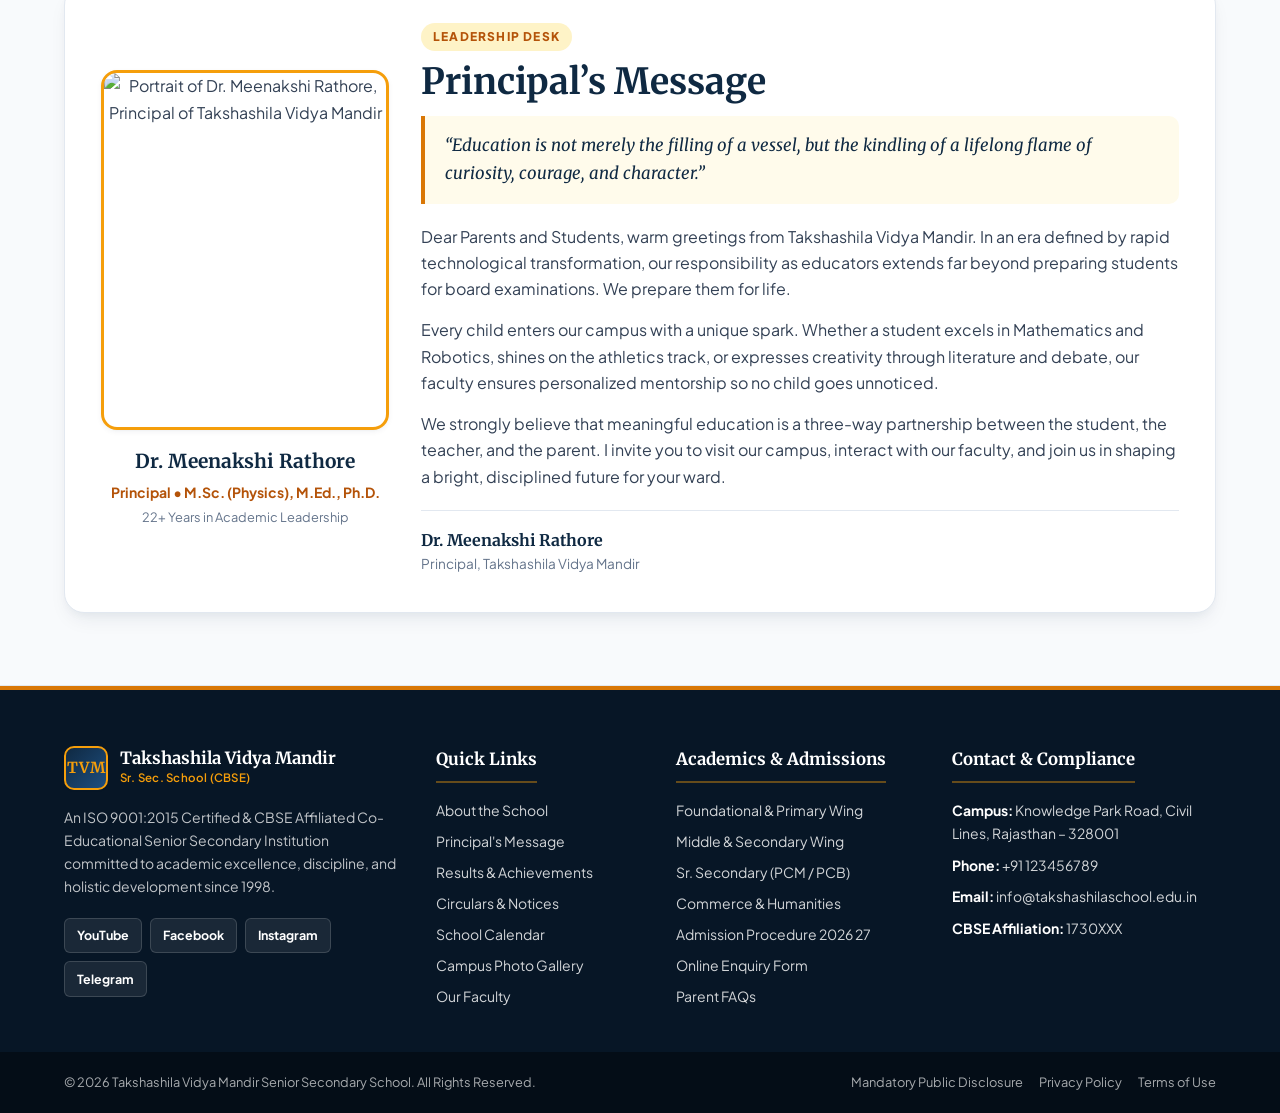
==== commit cce48ecd: "Update faculty styles and admin features" ====
--- a/about.html
+++ b/about.html
@@ -55,8 +55,8 @@
         </a>
         <span class="top-bar__divider" aria-hidden="true">|</span>
         <!-- Future Stage 6 ERP / Admin / Student Portal Hook -->
-        <a href="index.html#portal-notice" class="top-bar__portal-link" id="portal-login-link" data-portal-trigger="true">
-          ERP Portal (Coming Soon)
+        <a href="admin-login.html" class="top-bar__portal-link" id="portal-login-link"   >
+          ERP Portal
         </a>
       </div>
     </div>
